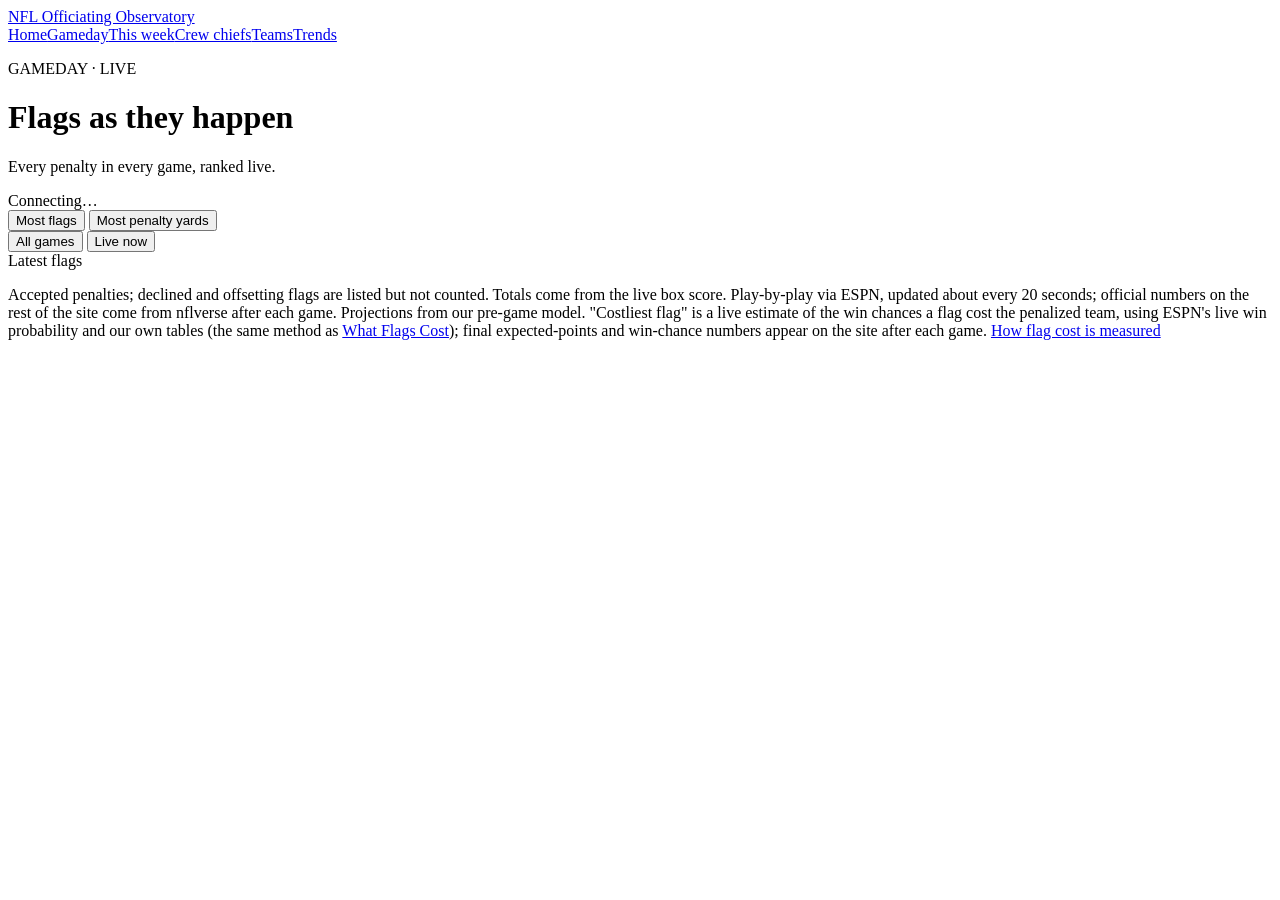
==== frontend/gameday/index.html @ 9b043654 "Gameday: costliest flag so far, by win chances (live estimate) - 'Costliest flag so far' spot at the" ====
<!DOCTYPE html>
<html lang="en">
<head>
    <meta charset="UTF-8">
    <meta name="viewport" content="width=device-width, initial-scale=1.0">
    <title>Live NFL Penalty Tracker: Flags as They Happen | NFL Officiating Observatory</title>
    <meta name="description" content="Every NFL penalty as it happens: games ranked by flags or penalty yards, live flag feed, crew chiefs and projected flags for every game.">
    <link rel="canonical" href="https://nflobservatory.com/gameday/">
    <meta property="og:title" content="Live NFL Penalty Tracker | NFL Officiating Observatory">
    <meta property="og:description" content="Every flag as it happens, games ranked by flags or penalty yards.">
    <meta property="og:image" content="https://nflobservatory.com/og-image.png">
    <meta name="twitter:card" content="summary_large_image">
    <link rel="icon" href="/favicon.ico" sizes="any">
    <link rel="icon" href="/favicon.svg" type="image/svg+xml">
    <meta name="theme-color" content="#0c0d0f">
    <link rel="preconnect" href="https://fonts.googleapis.com">
    <link rel="preconnect" href="https://fonts.gstatic.com" crossorigin>
    <link href="https://fonts.googleapis.com/css2?family=Barlow+Condensed:wght@500;600;700&family=Inter:wght@400;500;600&family=JetBrains+Mono:wght@400;500&display=swap" rel="stylesheet">
    <link rel="stylesheet" href="/css/styles.css">
    <link rel="stylesheet" href="/css/static.css">
    <link rel="stylesheet" href="/css/gameday.css">
</head>
<!-- data-feed: the Worker's /live URL (set after deploying worker/gameday) -->
<body class="static-page gd-page" data-feed="https://nflobs-gameday.YOUR-SUBDOMAIN.workers.dev/live">
    <header class="st-header">
        <a class="logo" href="/"><img src="/favicon.svg" alt="" class="logo-mark">NFL Officiating Observatory</a>
        <div class="st-nav" role="navigation" aria-label="Site"><a href="/">Home</a><a href="/gameday/" aria-current="page">Gameday</a><a href="/assignments/">This week</a><a href="/crew/">Crew chiefs</a><a href="/team/">Teams</a><a href="/trends/">Trends</a></div>
    </header>
    <main class="container gd-main">
        <div class="gd-head">
            <div>
                <p class="section-number">GAMEDAY · <span id="gdWeek">LIVE</span></p>
                <h1 class="section-title">Flags as they happen</h1>
                <p class="section-subtitle" id="gdSub">Every penalty in every game, ranked live.</p>
            </div>
            <div class="gd-status"><span class="gd-dot" id="gdDot"></span><span id="gdUpdated">Connecting…</span></div>
        </div>

        <div class="gd-league" id="gdLeague"></div>

        <div class="gd-controls">
            <div class="baseline-toggle" role="group" aria-label="Rank games by">
                <button class="baseline-btn active" data-sort="flags">Most flags</button>
                <button class="baseline-btn" data-sort="yards">Most penalty yards</button>
            </div>
            <div class="baseline-toggle" role="group" aria-label="Show">
                <button class="baseline-btn active" data-show="all">All games</button>
                <button class="baseline-btn" data-show="live">Live now</button>
            </div>
        </div>

        <section class="gd-costly" id="gdCostly" aria-live="polite" aria-label="Costliest flag so far"></section>

        <section class="gd-ticker" aria-live="polite" aria-label="Latest flags">
            <div class="gd-ticker-title">Latest flags</div>
            <ol id="gdTicker"></ol>
        </section>

        <ol class="gd-board" id="gdBoard" aria-label="Games ranked"></ol>

        <p class="st-note" id="gdNote">Accepted penalties; declined and offsetting flags are listed but not counted. Totals come from the live box score.
            Play-by-play via ESPN, updated about every 20 seconds; official numbers on the rest of the site come from nflverse after each game.
            Projections from our pre-game model. "Costliest flag" is a live estimate of the win chances a flag cost the penalized team, using ESPN's live
            win probability and our own tables (the same method as <a href="/#trends">What Flags Cost</a>); final expected-points and win-chance numbers
            appear on the site after each game. <a href="/guide/#flag-cost">How flag cost is measured</a></p>
    </main>
    <div class="gd-toast" id="gdToast" role="status" aria-live="assertive"></div>
    <script src="/js/gameday.js"></script>
</body>
</html>
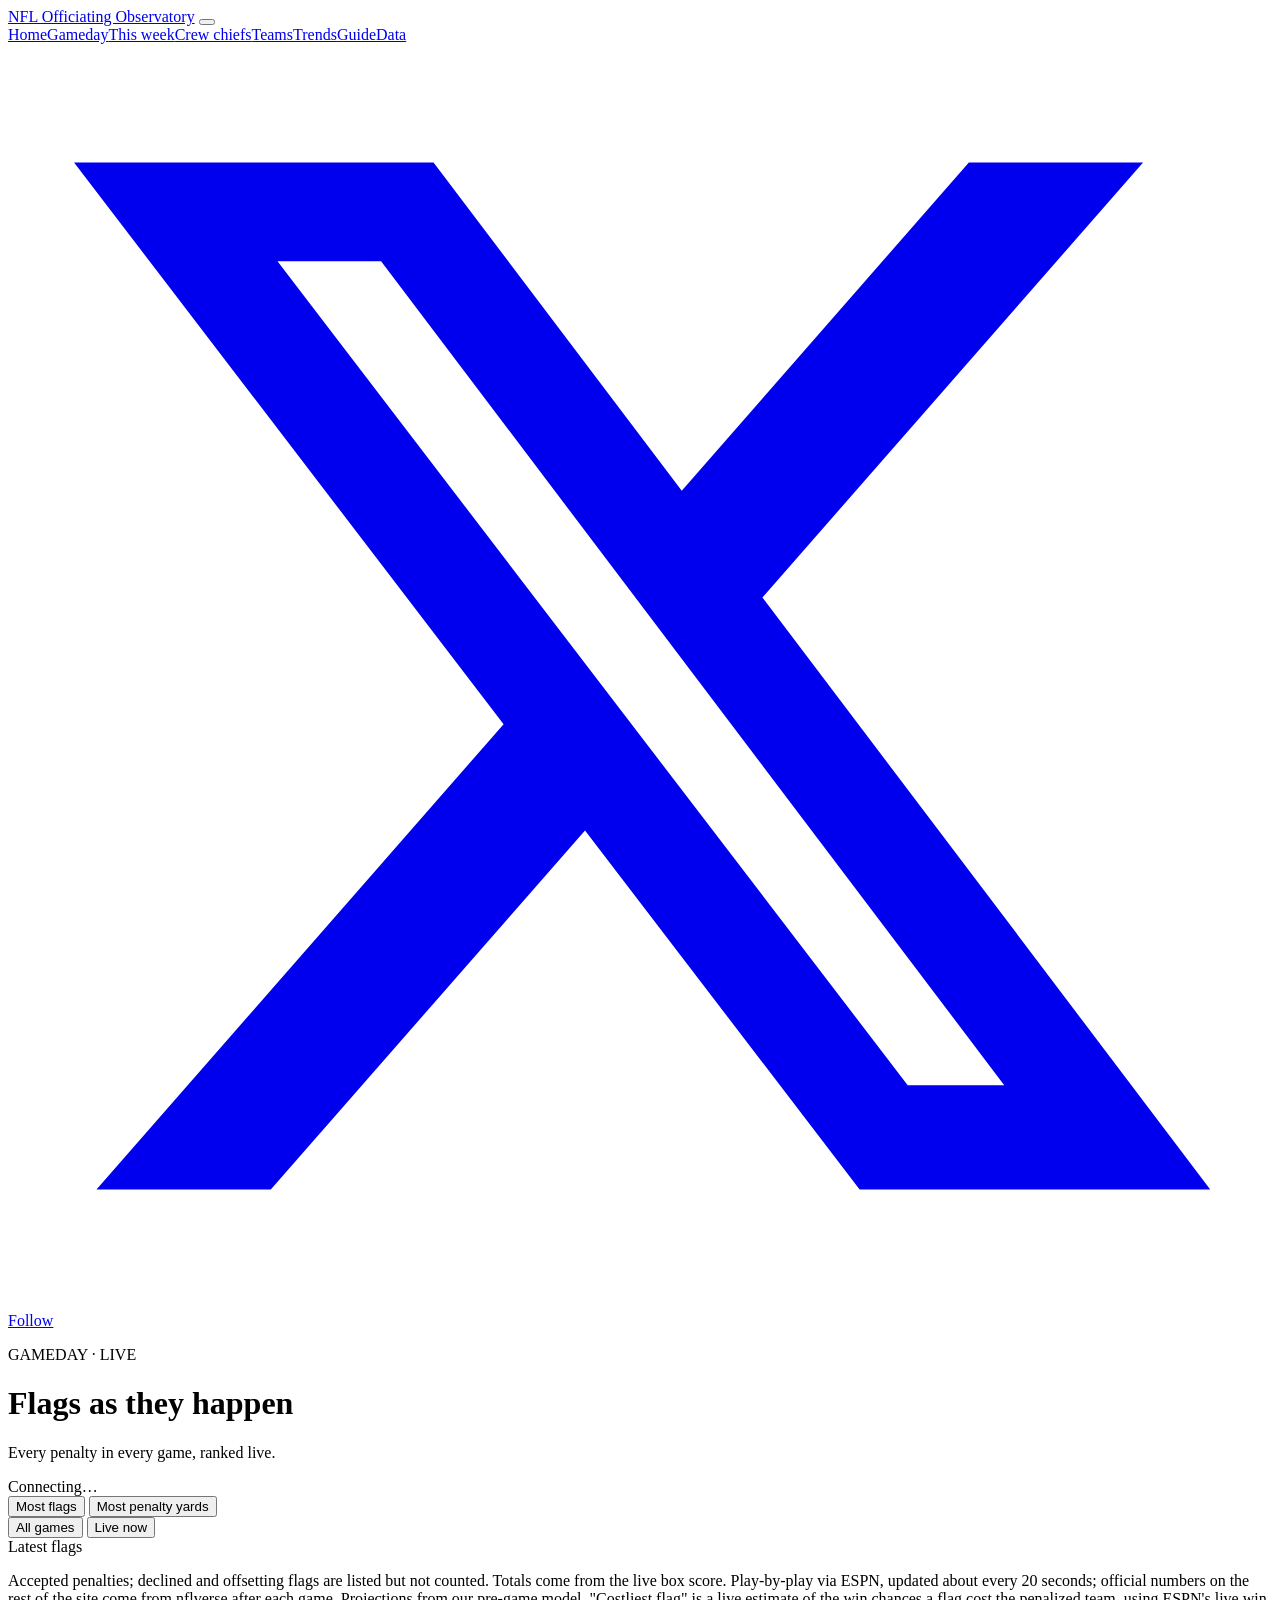
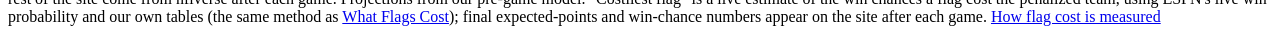
==== commit 56c7257a: "One consistent menu on every page; every item goes to a real page (#153) The site had three menus: t" ====
--- a/frontend/gameday/index.html
+++ b/frontend/gameday/index.html
@@ -21,11 +21,30 @@
     <link rel="stylesheet" href="/css/gameday.css">
 </head>
 <!-- data-feed: the Worker's /live URL (set after deploying worker/gameday) -->
-<body class="static-page gd-page" data-feed="https://nflobs-gameday.YOUR-SUBDOMAIN.workers.dev/live">
-    <header class="st-header">
+<body class="static-page gd-page"    data-feed="https://nflobs-gameday.tfostery.workers.dev/live">
+    <!-- Site menu: written by scripts/sync_nav.py from scripts/site_nav.py (#153); don't edit by hand -->
+    <!-- nav:start -->
+    <nav class="site-nav" id="siteNav" aria-label="Site">
         <a class="logo" href="/"><img src="/favicon.svg" alt="" class="logo-mark">NFL Officiating Observatory</a>
-        <div class="st-nav" role="navigation" aria-label="Site"><a href="/">Home</a><a href="/gameday/" aria-current="page">Gameday</a><a href="/assignments/">This week</a><a href="/crew/">Crew chiefs</a><a href="/team/">Teams</a><a href="/trends/">Trends</a></div>
-    </header>
+        <button class="nav-toggle" id="navToggle" type="button" aria-label="Open menu" aria-expanded="false" aria-controls="navLinks"><span></span><span></span><span></span></button>
+        <div class="nav-links" id="navLinks"><a href="/">Home</a><a href="/gameday/" aria-current="page">Gameday</a><a href="/assignments/">This week</a><a href="/crew/">Crew chiefs</a><a href="/team/">Teams</a><a href="/trends/">Trends</a><a href="/guide/">Guide</a><a href="/dataset/">Data</a></div>
+        <a class="nav-x" href="https://x.com/NFLObservatory" target="_blank" rel="noopener" aria-label="Follow @NFLObservatory on X" title="Follow @NFLObservatory on X"><svg class="x-logo" viewBox="0 0 24 24" aria-hidden="true"><path fill="currentColor" d="M18.244 2.25h3.308l-7.227 8.26 8.502 11.24H16.17l-5.214-6.817L4.99 21.75H1.68l7.73-8.835L1.254 2.25H8.08l4.713 6.231zm-1.161 17.52h1.833L7.084 4.126H5.117z"/></svg><span>Follow</span></a>
+    </nav>
+    <script>(() => {
+        const nav = document.getElementById('siteNav'), toggle = document.getElementById('navToggle');
+        if (!nav || !toggle) return;
+        const setOpen = (open) => {
+            nav.classList.toggle('nav-open', open);
+            toggle.setAttribute('aria-expanded', String(open));
+            toggle.setAttribute('aria-label', open ? 'Close menu' : 'Open menu');
+        };
+        toggle.addEventListener('click', (e) => { e.stopPropagation(); setOpen(!nav.classList.contains('nav-open')); });
+        nav.querySelectorAll('.nav-links a').forEach(a => a.addEventListener('click', () => setOpen(false)));
+        document.addEventListener('click', (e) => { if (!nav.contains(e.target)) setOpen(false); });
+        document.addEventListener('keydown', (e) => { if (e.key === 'Escape') setOpen(false); });
+        window.addEventListener('resize', () => { if (window.innerWidth > 768) setOpen(false); });
+    })();</script>
+    <!-- nav:end -->
     <main class="container gd-main">
         <div class="gd-head">
             <div>
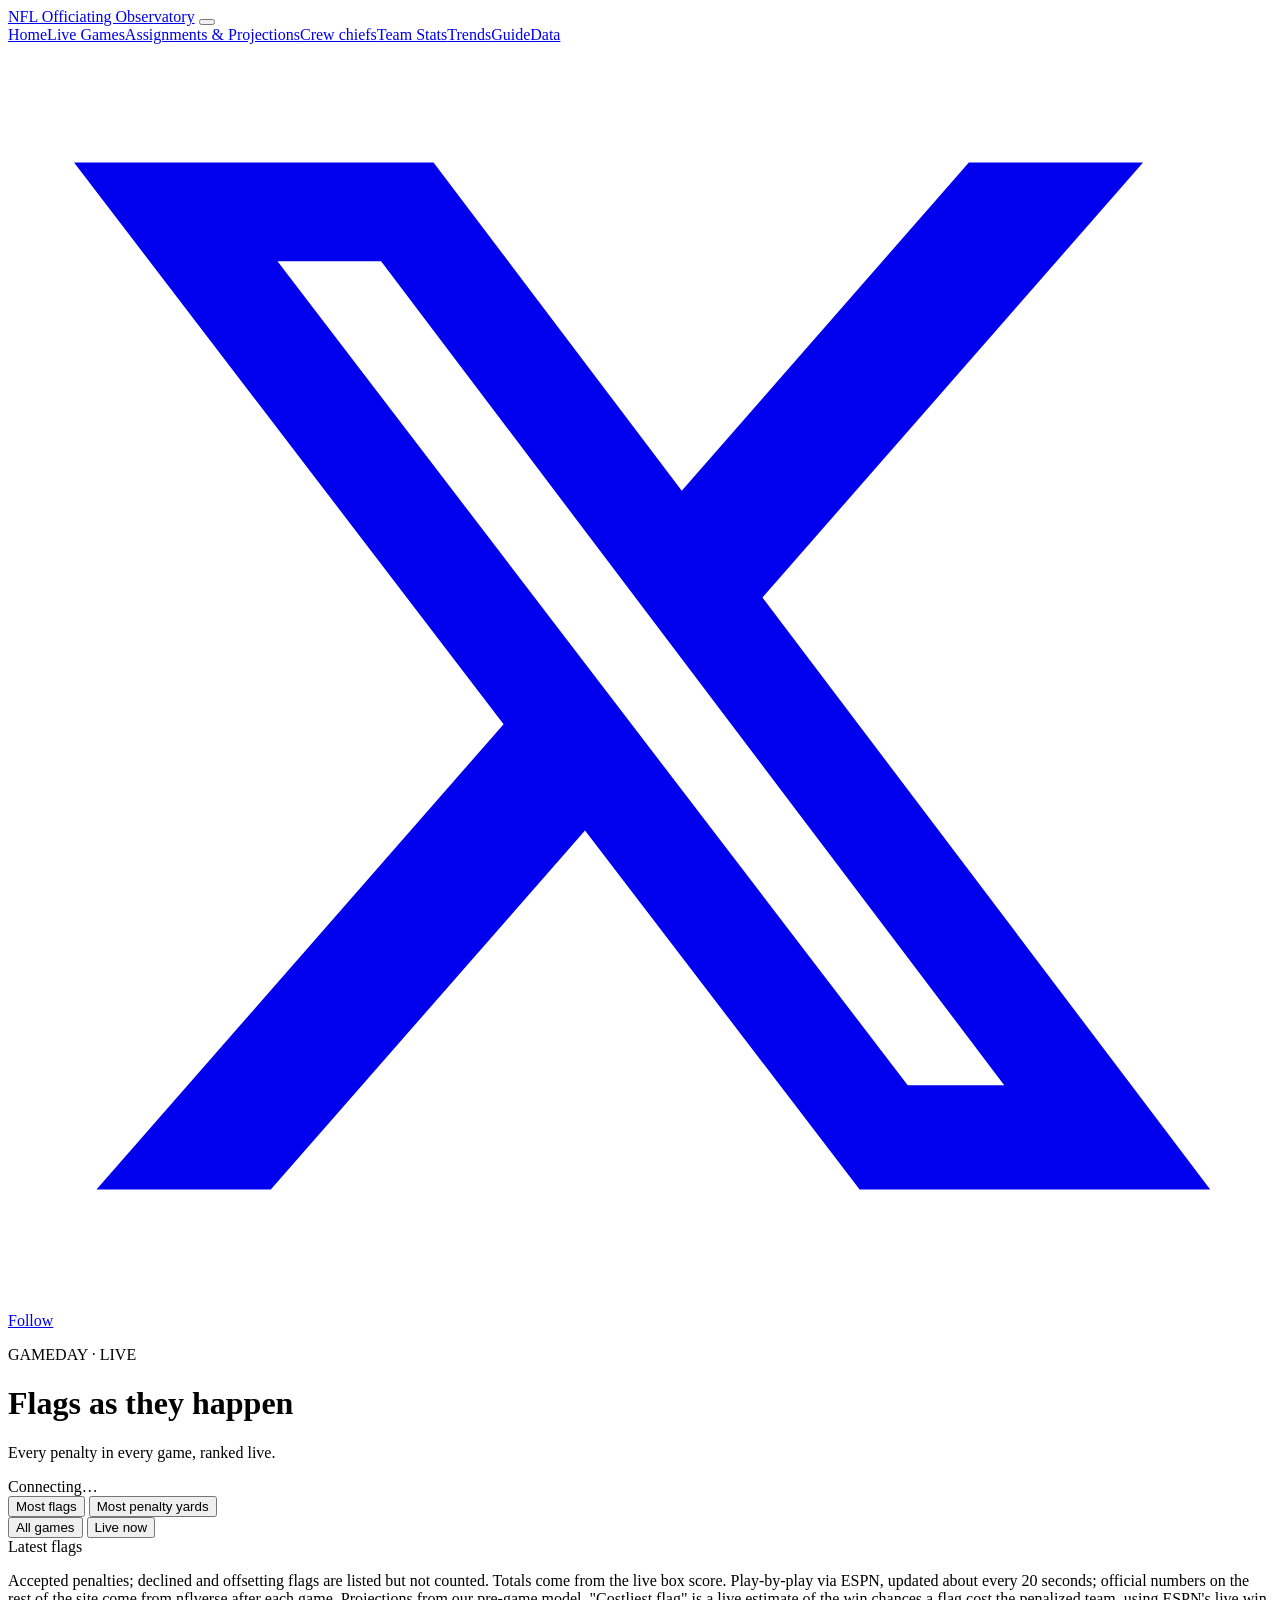
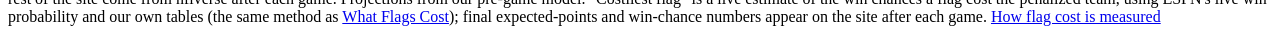
==== commit 94d02845: "Hub model menu, new labels, live dot, Full profile links; tiles removed (#153) Ty's decisions of 202" ====
--- a/frontend/gameday/index.html
+++ b/frontend/gameday/index.html
@@ -24,10 +24,10 @@
 <body class="static-page gd-page"    data-feed="https://nflobs-gameday.tfostery.workers.dev/live">
     <!-- Site menu: written by scripts/sync_nav.py from scripts/site_nav.py (#153); don't edit by hand -->
     <!-- nav:start -->
-    <nav class="site-nav" id="siteNav" aria-label="Site">
+    <nav class="site-nav" id="siteNav" aria-label="Site" data-kickoffs="">
         <a class="logo" href="/"><img src="/favicon.svg" alt="" class="logo-mark">NFL Officiating Observatory</a>
         <button class="nav-toggle" id="navToggle" type="button" aria-label="Open menu" aria-expanded="false" aria-controls="navLinks"><span></span><span></span><span></span></button>
-        <div class="nav-links" id="navLinks"><a href="/">Home</a><a href="/gameday/" aria-current="page">Gameday</a><a href="/assignments/">This week</a><a href="/crew/">Crew chiefs</a><a href="/team/">Teams</a><a href="/trends/">Trends</a><a href="/guide/">Guide</a><a href="/dataset/">Data</a></div>
+        <div class="nav-links" id="navLinks"><a href="/">Home</a><a href="/gameday/" class="nav-live" aria-current="page"><span class="live-dot" aria-hidden="true"></span>Live Games<span class="sr-only live-sr" hidden>, games in progress</span></a><a href="/#previews">Assignments &amp; Projections</a><a href="/#referees">Crew chiefs</a><a href="/#teams">Team Stats</a><a href="/#trends">Trends</a><a href="/guide/">Guide</a><a href="/dataset/">Data</a></div>
         <a class="nav-x" href="https://x.com/NFLObservatory" target="_blank" rel="noopener" aria-label="Follow @NFLObservatory on X" title="Follow @NFLObservatory on X"><svg class="x-logo" viewBox="0 0 24 24" aria-hidden="true"><path fill="currentColor" d="M18.244 2.25h3.308l-7.227 8.26 8.502 11.24H16.17l-5.214-6.817L4.99 21.75H1.68l7.73-8.835L1.254 2.25H8.08l4.713 6.231zm-1.161 17.52h1.833L7.084 4.126H5.117z"/></svg><span>Follow</span></a>
     </nav>
     <script>(() => {
@@ -42,7 +42,22 @@
         nav.querySelectorAll('.nav-links a').forEach(a => a.addEventListener('click', () => setOpen(false)));
         document.addEventListener('click', (e) => { if (!nav.contains(e.target)) setOpen(false); });
         document.addEventListener('keydown', (e) => { if (e.key === 'Escape') setOpen(false); });
-        window.addEventListener('resize', () => { if (window.innerWidth > 768) setOpen(false); });
+        window.addEventListener('resize', () => { if (window.innerWidth > 1240) setOpen(false); });
+
+        // Live dot: this week's kickoffs are written into the menu at deploy (no request)
+        function navLiveNow(kickoffs, now) {
+            return kickoffs.some(k => now >= k && now < k + 4 * 3600 * 1000);
+        }
+        const live = nav.querySelector('.nav-live');
+        const kickoffs = (nav.dataset.kickoffs || '').split(',').map(Date.parse).filter(Number.isFinite);
+        const update = () => {
+            const on = !!live && navLiveNow(kickoffs, Date.now());
+            if (!live) return;
+            live.classList.toggle('is-live', on);
+            live.querySelector('.live-sr').hidden = !on;
+        };
+        update();
+        if (kickoffs.length) setInterval(update, 60 * 1000);
     })();</script>
     <!-- nav:end -->
     <main class="container gd-main">
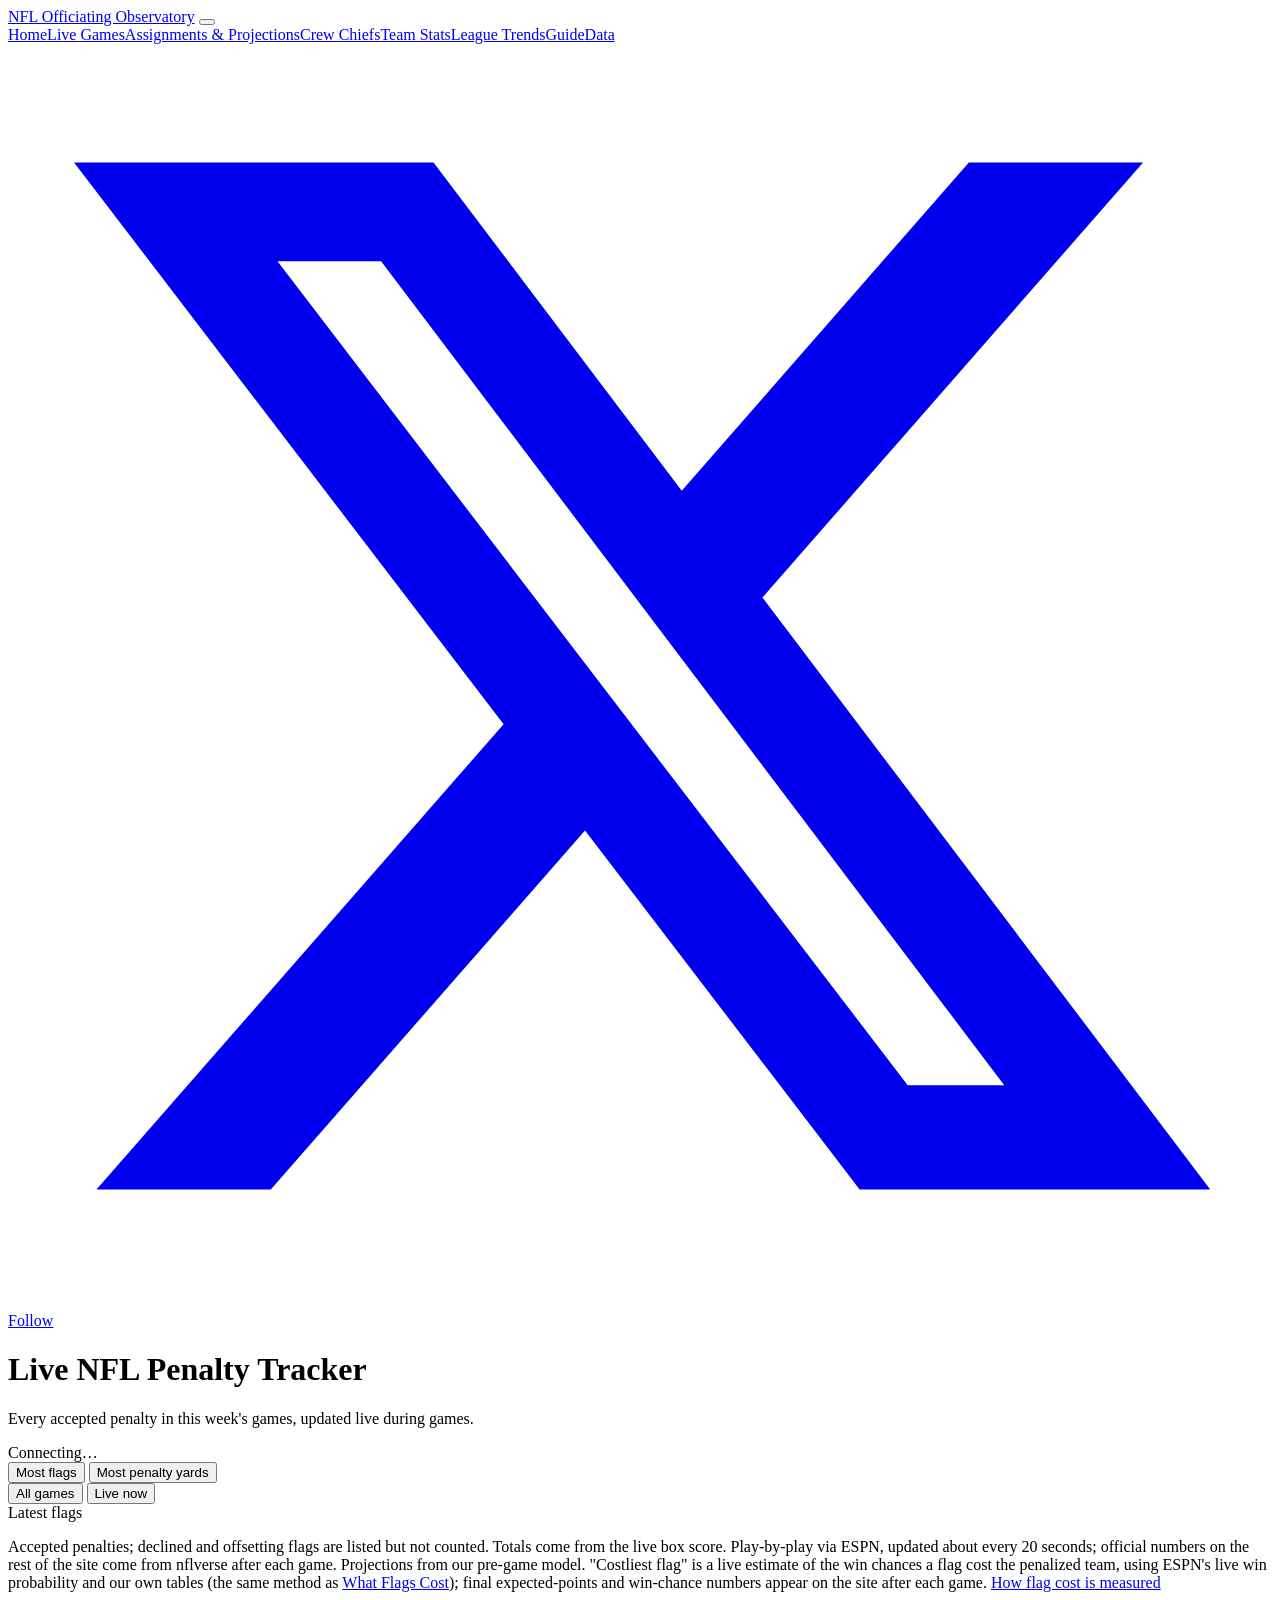
==== commit 29f9dd14: "Plain search-aware headings, menu names on buttons, home in menu order; remove Key Findings (#158) T" ====
--- a/frontend/gameday/index.html
+++ b/frontend/gameday/index.html
@@ -3,7 +3,7 @@
 <head>
     <meta charset="UTF-8">
     <meta name="viewport" content="width=device-width, initial-scale=1.0">
-    <title>Live NFL Penalty Tracker: Flags as They Happen | NFL Officiating Observatory</title>
+    <title>Live NFL Penalty Tracker | NFL Officiating Observatory</title>
     <meta name="description" content="Every NFL penalty as it happens: games ranked by flags or penalty yards, live flag feed, crew chiefs and projected flags for every game.">
     <link rel="canonical" href="https://nflobservatory.com/gameday/">
     <meta property="og:title" content="Live NFL Penalty Tracker | NFL Officiating Observatory">
@@ -26,17 +26,19 @@
     <!-- nav:start -->
     <nav class="site-nav" id="siteNav" aria-label="Site" data-kickoffs="">
         <a class="logo" href="/"><img src="/favicon.svg" alt="" class="logo-mark">NFL Officiating Observatory</a>
-        <button class="nav-toggle" id="navToggle" type="button" aria-label="Open menu" aria-expanded="false" aria-controls="navLinks"><span></span><span></span><span></span></button>
-        <div class="nav-links" id="navLinks"><a href="/">Home</a><a href="/gameday/" class="nav-live" aria-current="page"><span class="live-dot" aria-hidden="true"></span>Live Games<span class="sr-only live-sr" hidden>, games in progress</span></a><a href="/#previews">Assignments &amp; Projections</a><a href="/#referees">Crew chiefs</a><a href="/#teams">Team Stats</a><a href="/#trends">Trends</a><a href="/guide/">Guide</a><a href="/dataset/">Data</a></div>
+        <button class="nav-toggle" id="navToggle" type="button" aria-label="Open menu" aria-expanded="false" aria-controls="navLinks"><span></span><span></span><span></span><span class="toggle-dot" aria-hidden="true"></span></button>
+        <div class="nav-links" id="navLinks"><a href="/">Home</a><a href="/gameday/" class="nav-live" aria-current="page"><span class="live-dot" aria-hidden="true"></span>Live Games<span class="sr-only live-sr" hidden>, games in progress</span></a><a href="/#previews">Assignments &amp; Projections</a><a href="/#referees">Crew Chiefs</a><a href="/#teams">Team Stats</a><a href="/#trends">League Trends</a><a href="/guide/">Guide</a><a href="/dataset/">Data</a></div>
         <a class="nav-x" href="https://x.com/NFLObservatory" target="_blank" rel="noopener" aria-label="Follow @NFLObservatory on X" title="Follow @NFLObservatory on X"><svg class="x-logo" viewBox="0 0 24 24" aria-hidden="true"><path fill="currentColor" d="M18.244 2.25h3.308l-7.227 8.26 8.502 11.24H16.17l-5.214-6.817L4.99 21.75H1.68l7.73-8.835L1.254 2.25H8.08l4.713 6.231zm-1.161 17.52h1.833L7.084 4.126H5.117z"/></svg><span>Follow</span></a>
     </nav>
     <script>(() => {
         const nav = document.getElementById('siteNav'), toggle = document.getElementById('navToggle');
         if (!nav || !toggle) return;
+        const setLabel = () => toggle.setAttribute('aria-label',
+            navToggleLabel(nav.classList.contains('nav-open'), nav.classList.contains('is-live')));
         const setOpen = (open) => {
             nav.classList.toggle('nav-open', open);
             toggle.setAttribute('aria-expanded', String(open));
-            toggle.setAttribute('aria-label', open ? 'Close menu' : 'Open menu');
+            setLabel();
         };
         toggle.addEventListener('click', (e) => { e.stopPropagation(); setOpen(!nav.classList.contains('nav-open')); });
         nav.querySelectorAll('.nav-links a').forEach(a => a.addEventListener('click', () => setOpen(false)));
@@ -48,13 +50,19 @@
         function navLiveNow(kickoffs, now) {
             return kickoffs.some(k => now >= k && now < k + 4 * 3600 * 1000);
         }
+        function navToggleLabel(open, live) {
+            return open ? 'Close menu' : (live ? 'Menu, games in progress' : 'Open menu');
+        }
         const live = nav.querySelector('.nav-live');
         const kickoffs = (nav.dataset.kickoffs || '').split(',').map(Date.parse).filter(Number.isFinite);
         const update = () => {
             const on = !!live && navLiveNow(kickoffs, Date.now());
-            if (!live) return;
-            live.classList.toggle('is-live', on);
-            live.querySelector('.live-sr').hidden = !on;
+            nav.classList.toggle('is-live', on);       // the dot on the ☰ button
+            if (live) {
+                live.classList.toggle('is-live', on);  // the dot on Live Games
+                live.querySelector('.live-sr').hidden = !on;
+            }
+            setLabel();
         };
         update();
         if (kickoffs.length) setInterval(update, 60 * 1000);
@@ -63,9 +71,8 @@
     <main class="container gd-main">
         <div class="gd-head">
             <div>
-                <p class="section-number">GAMEDAY · <span id="gdWeek">LIVE</span></p>
-                <h1 class="section-title">Flags as they happen</h1>
-                <p class="section-subtitle" id="gdSub">Every penalty in every game, ranked live.</p>
+                <h1 class="section-title">Live NFL Penalty Tracker</h1>
+                <p class="section-subtitle" id="gdSub"><span id="gdWeek"></span>Every accepted penalty in this week's games, updated live during games.</p>
             </div>
             <div class="gd-status"><span class="gd-dot" id="gdDot"></span><span id="gdUpdated">Connecting…</span></div>
         </div>
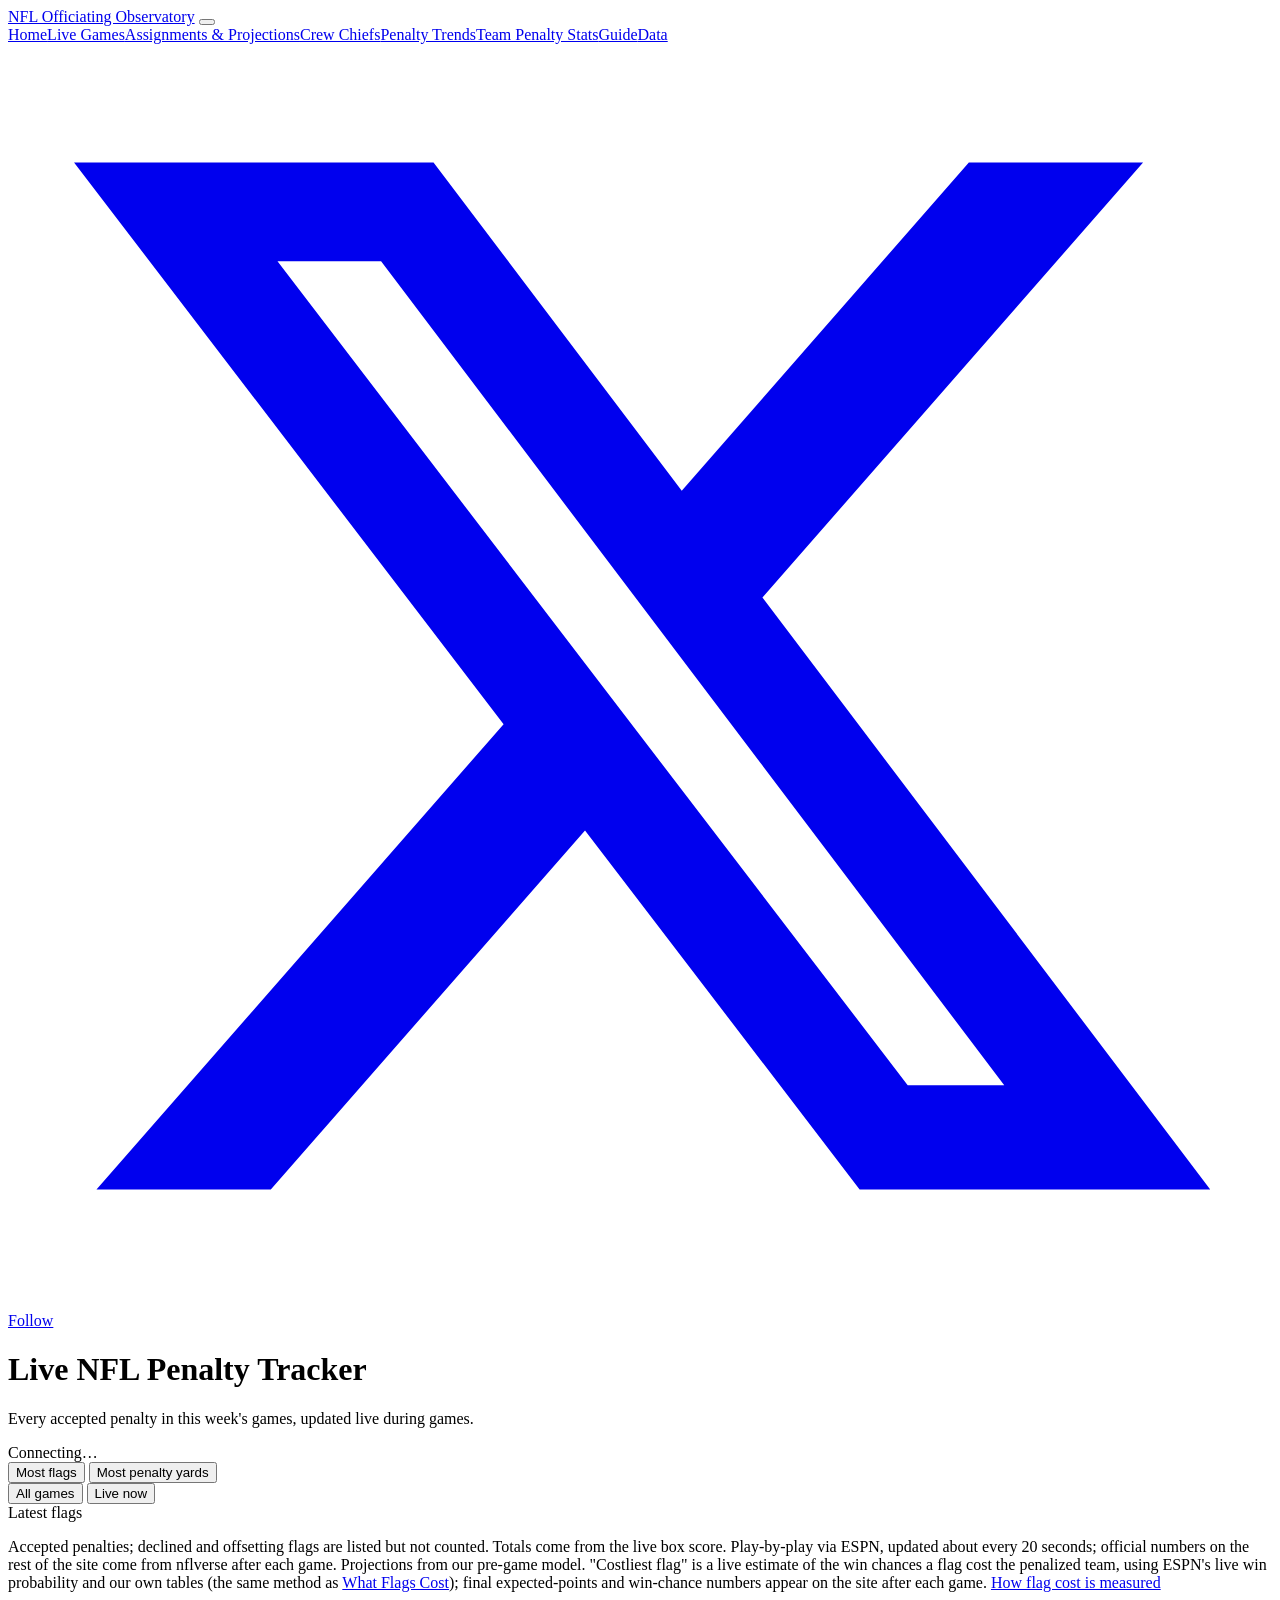
==== commit b29815d5: "Penalty Trends before Team Penalty Stats: new order and names (#191) Ty (2026-11-18): League Trends " ====
--- a/frontend/gameday/index.html
+++ b/frontend/gameday/index.html
@@ -19,6 +19,14 @@
     <link rel="stylesheet" href="/css/styles.css">
     <link rel="stylesheet" href="/css/static.css">
     <link rel="stylesheet" href="/css/gameday.css">
+
+    <!-- Analytics: written by scripts/sync_nav.py from scripts/site_analytics.py (#165); don't edit by hand -->
+    <!-- analytics:start -->
+    <script>window.track = window.track || function (n, p, o) { (window.__trackQ = window.__trackQ || []).push([n, p, o]); };</script>
+    <script src="https://cdn.jsdelivr.net/npm/posthog-js@1.438.12/dist/array.no-external.js" integrity="sha384-+Lkmn19DYonVgUwLkn6wB27C9VRu21N4rIsR+Y5JGqhmp6JLZKAzUV0uUwgMMdiY" crossorigin="anonymous" defer></script>
+    <script src="/js/track.js" defer></script>
+    <script defer src='https://static.cloudflareinsights.com/beacon.min.js' data-cf-beacon='{"token": "77bd1d7e32bb4f60ad87189467fae090"}'></script>
+    <!-- analytics:end -->
 </head>
 <!-- data-feed: the Worker's /live URL (set after deploying worker/gameday) -->
 <body class="static-page gd-page"    data-feed="https://nflobs-gameday.tfostery.workers.dev/live">
@@ -27,7 +35,7 @@
     <nav class="site-nav" id="siteNav" aria-label="Site" data-kickoffs="">
         <a class="logo" href="/"><img src="/favicon.svg" alt="" class="logo-mark">NFL Officiating Observatory</a>
         <button class="nav-toggle" id="navToggle" type="button" aria-label="Open menu" aria-expanded="false" aria-controls="navLinks"><span></span><span></span><span></span><span class="toggle-dot" aria-hidden="true"></span></button>
-        <div class="nav-links" id="navLinks"><a href="/">Home</a><a href="/gameday/" class="nav-live" aria-current="page"><span class="live-dot" aria-hidden="true"></span>Live Games<span class="sr-only live-sr" hidden>, games in progress</span></a><a href="/#previews">Assignments &amp; Projections</a><a href="/#referees">Crew Chiefs</a><a href="/#teams">Team Stats</a><a href="/#trends">League Trends</a><a href="/guide/">Guide</a><a href="/dataset/">Data</a></div>
+        <div class="nav-links" id="navLinks"><a href="/">Home</a><a href="/gameday/" class="nav-live" aria-current="page"><span class="live-dot" aria-hidden="true"></span>Live Games<span class="sr-only live-sr" hidden>, games in progress</span></a><a href="/#previews">Assignments &amp; Projections</a><a href="/#referees">Crew Chiefs</a><a href="/#trends">Penalty Trends</a><a href="/#teams">Team Penalty Stats</a><a href="/guide/">Guide</a><a href="/dataset/">Data</a></div>
         <a class="nav-x" href="https://x.com/NFLObservatory" target="_blank" rel="noopener" aria-label="Follow @NFLObservatory on X" title="Follow @NFLObservatory on X"><svg class="x-logo" viewBox="0 0 24 24" aria-hidden="true"><path fill="currentColor" d="M18.244 2.25h3.308l-7.227 8.26 8.502 11.24H16.17l-5.214-6.817L4.99 21.75H1.68l7.73-8.835L1.254 2.25H8.08l4.713 6.231zm-1.161 17.52h1.833L7.084 4.126H5.117z"/></svg><span>Follow</span></a>
     </nav>
     <script>(() => {
